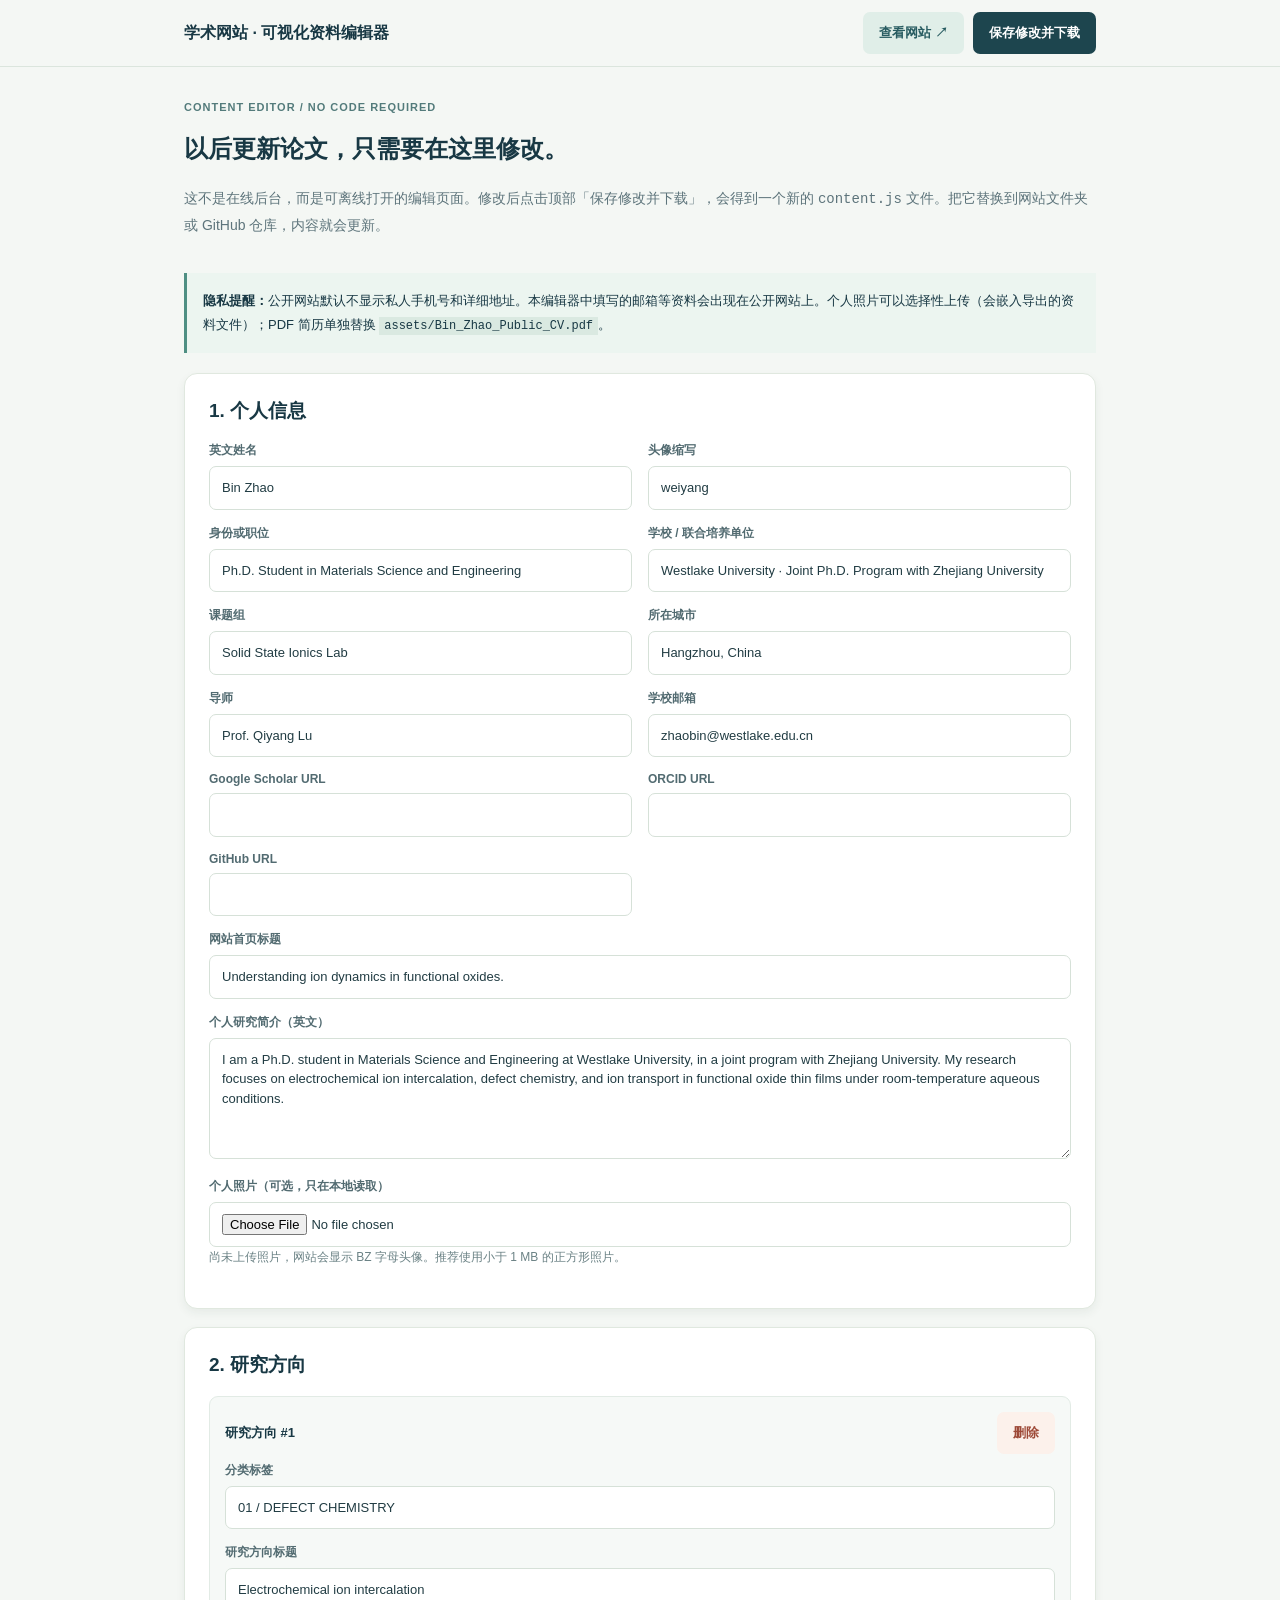
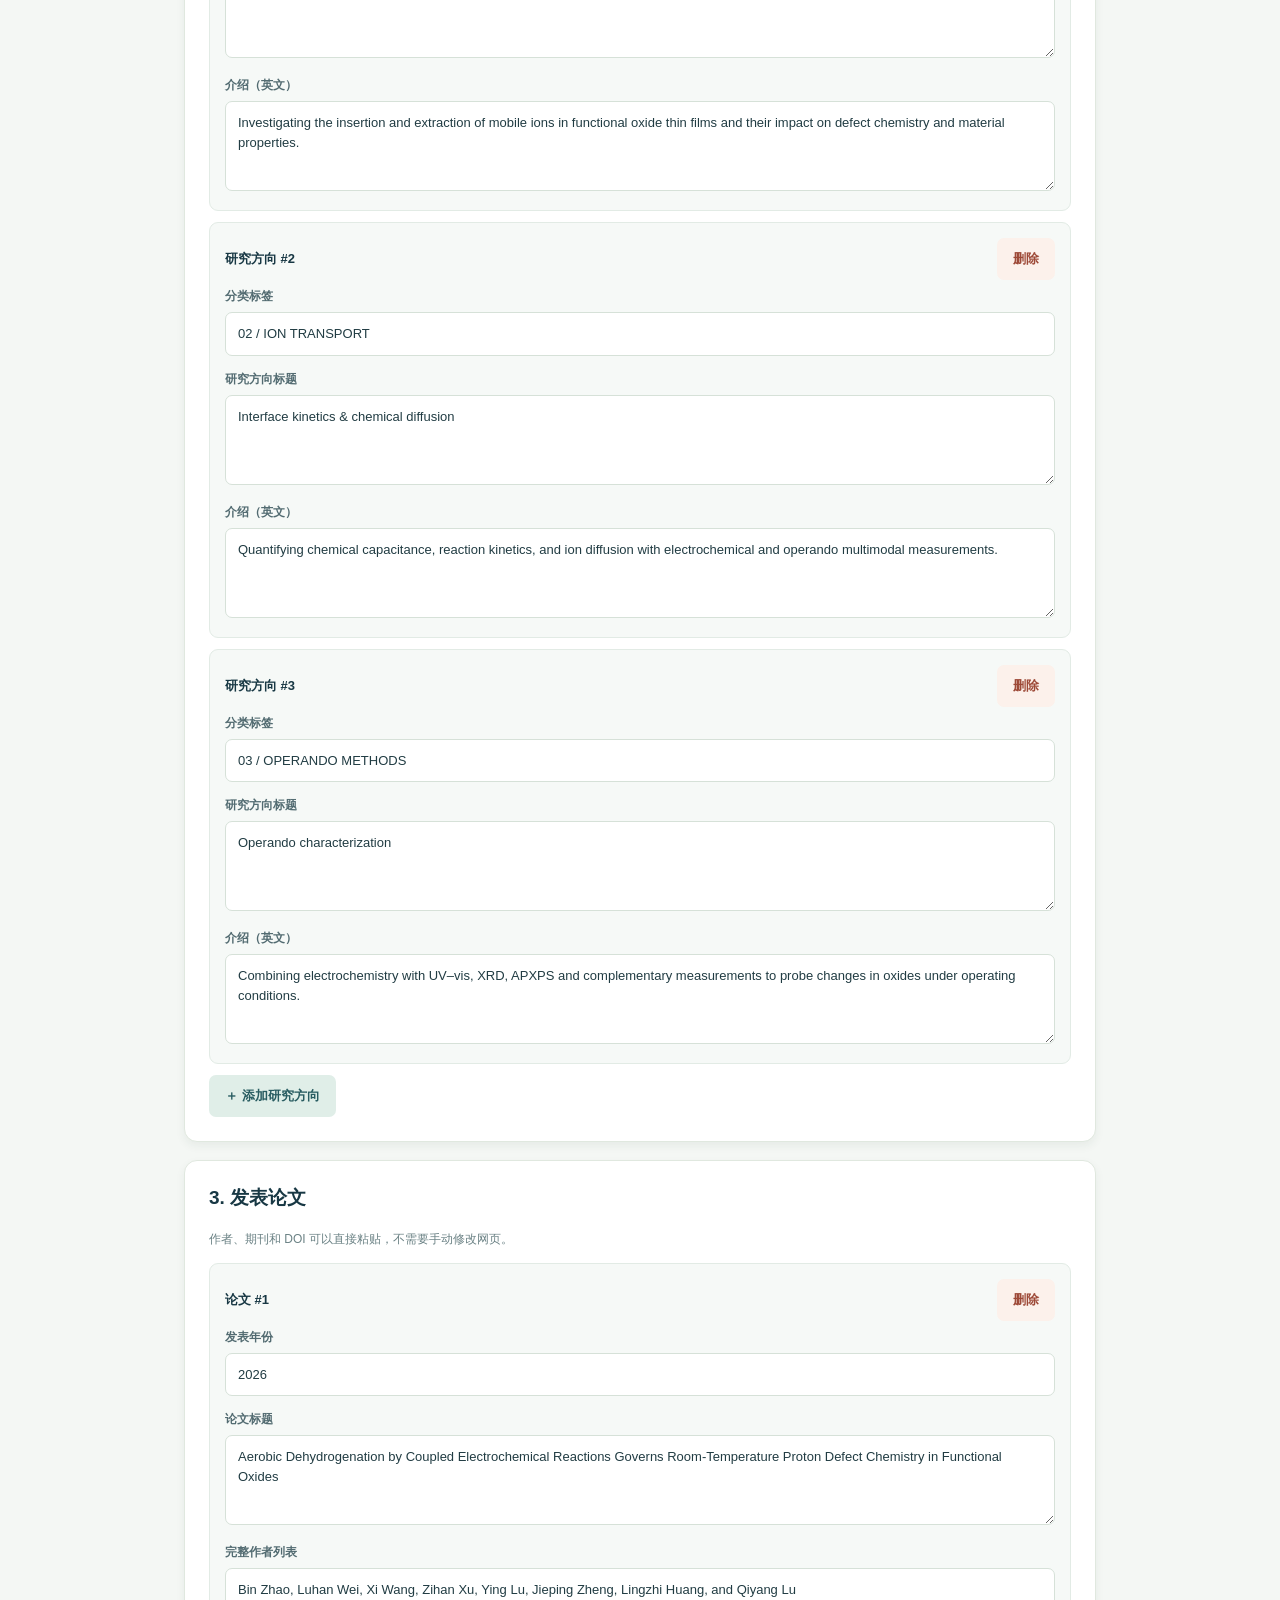
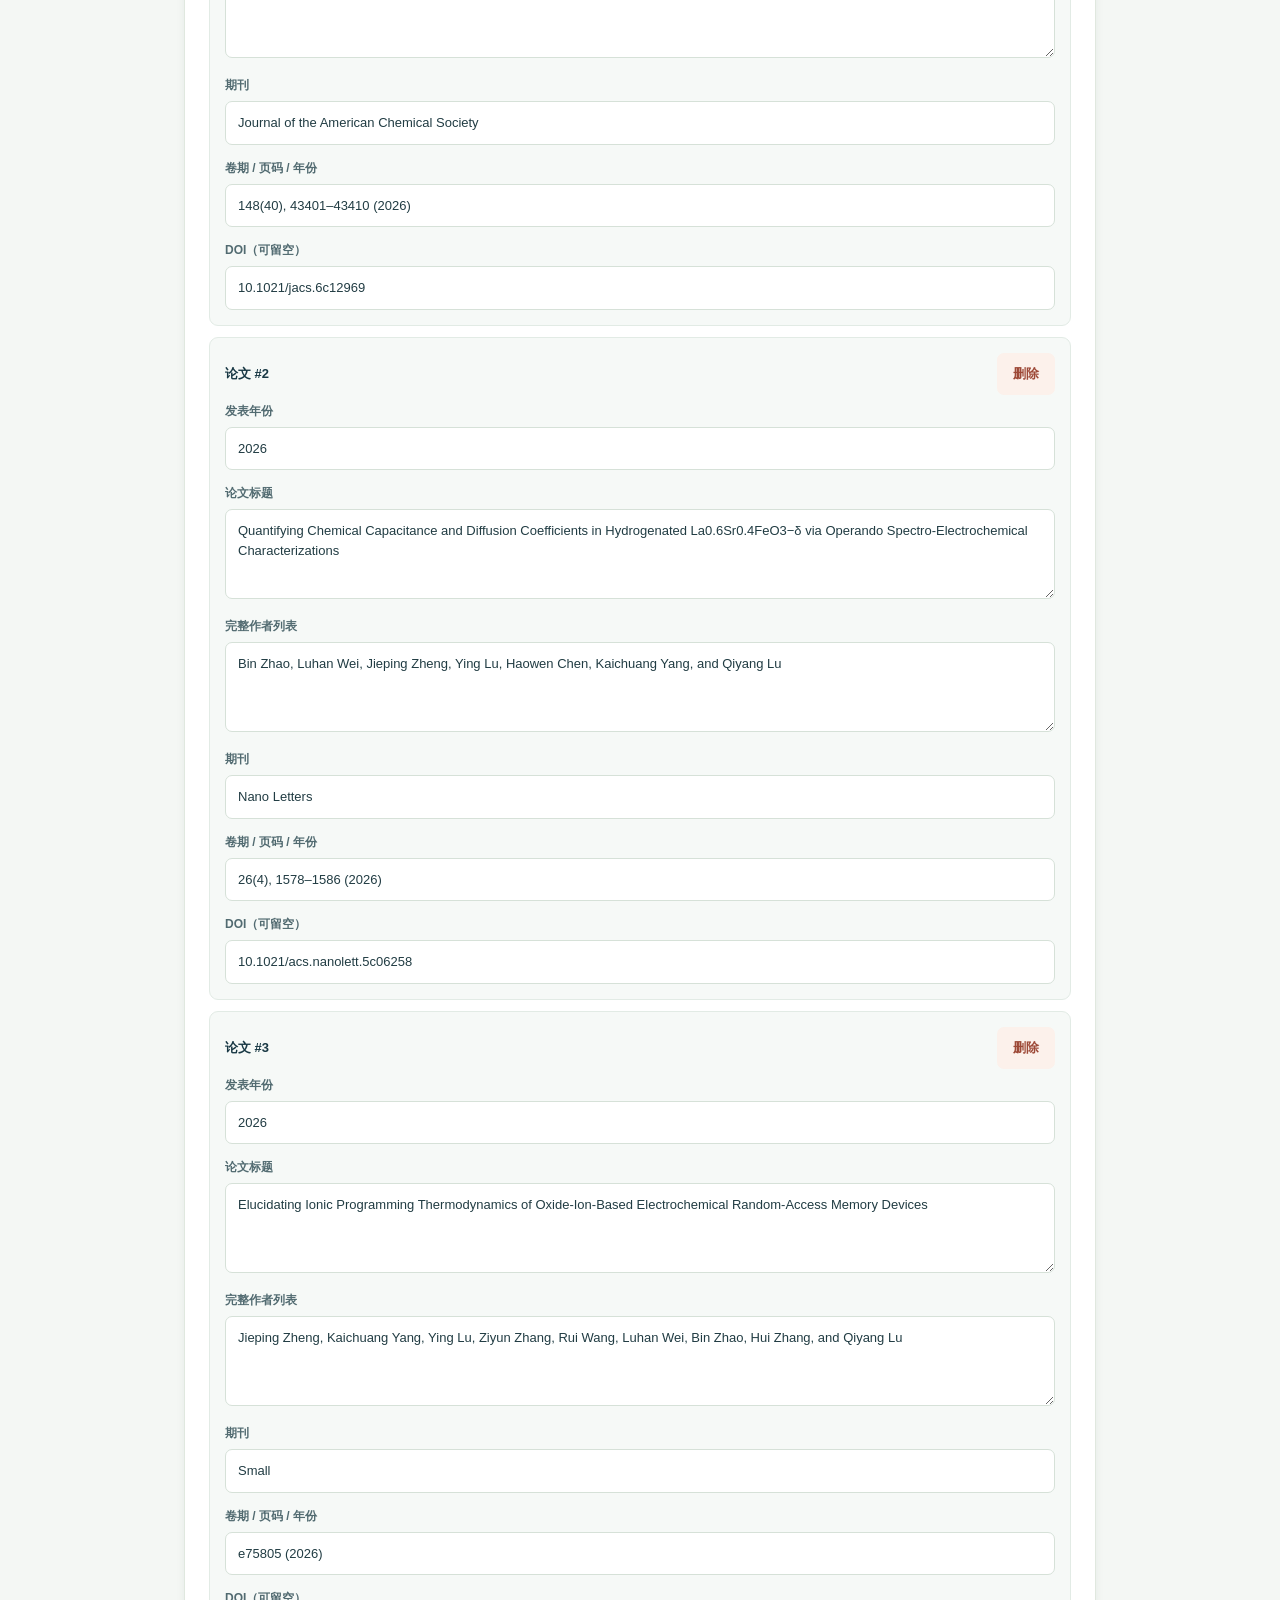
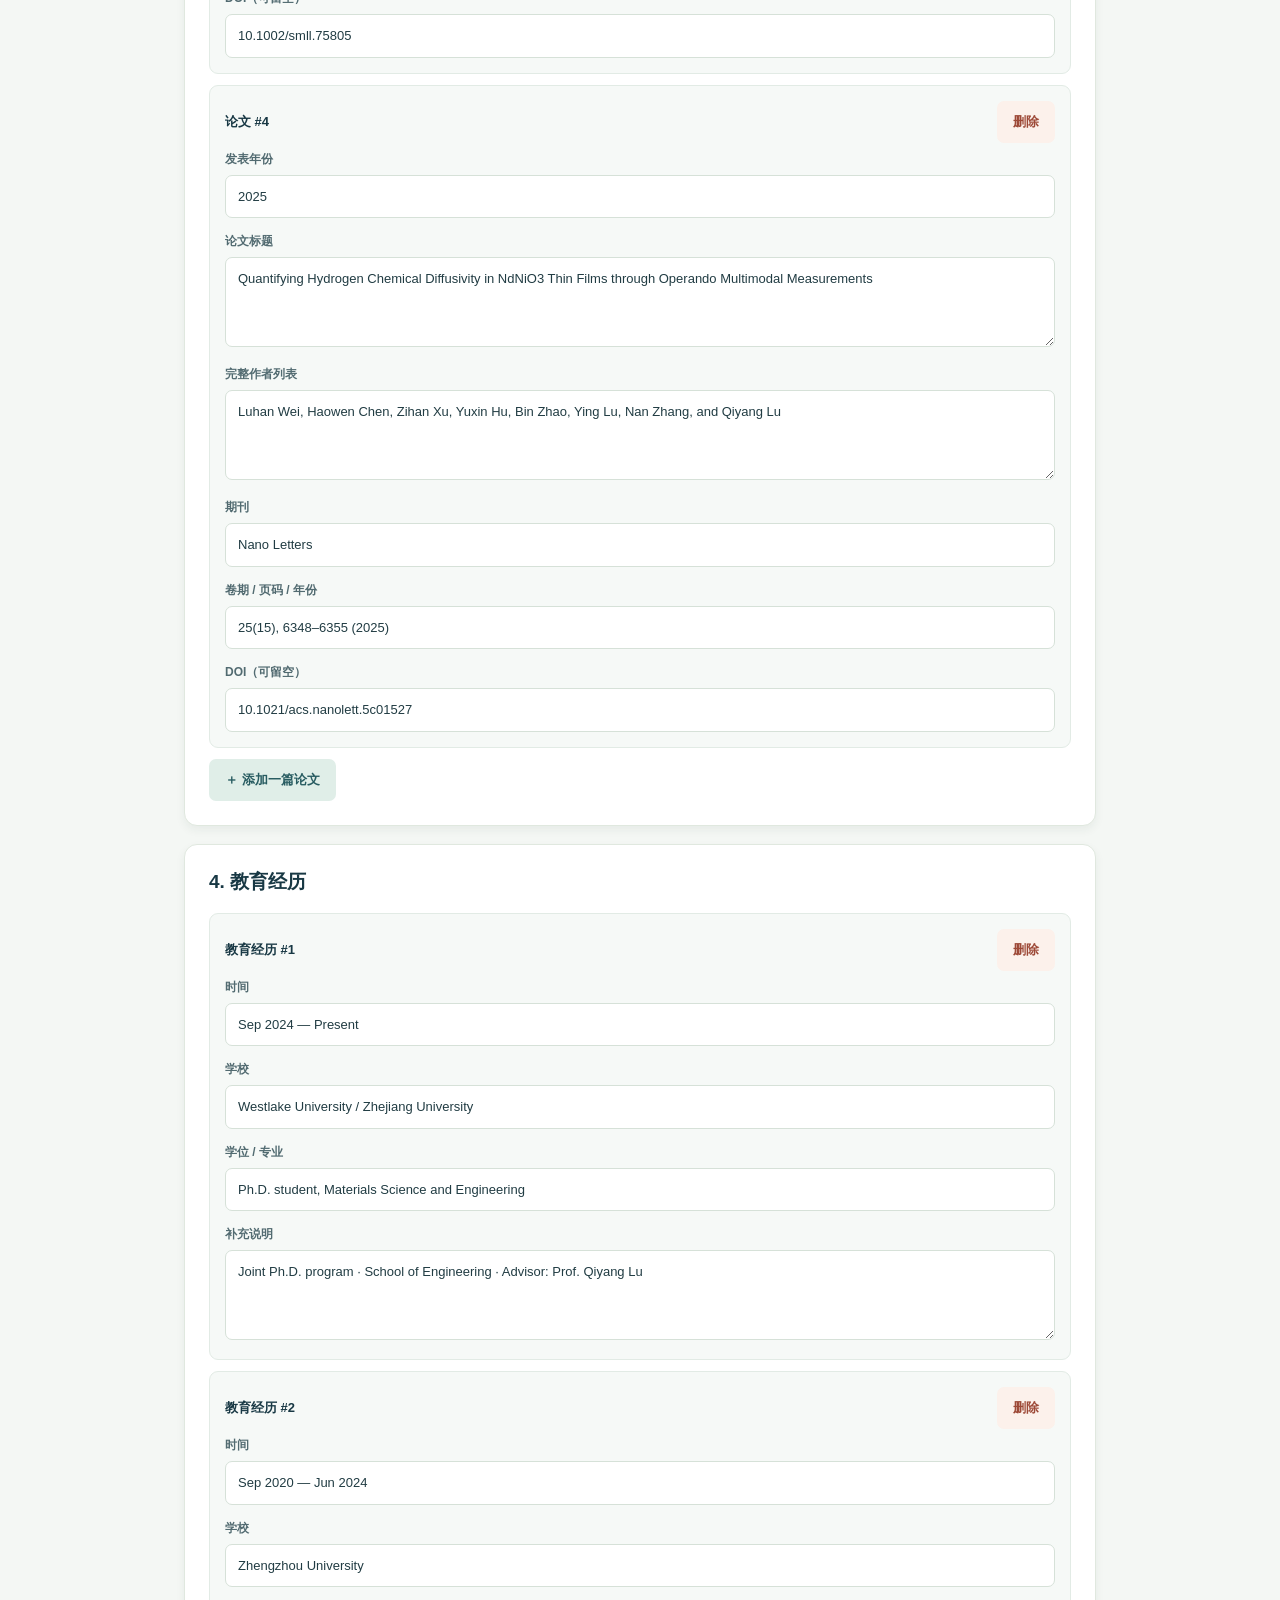
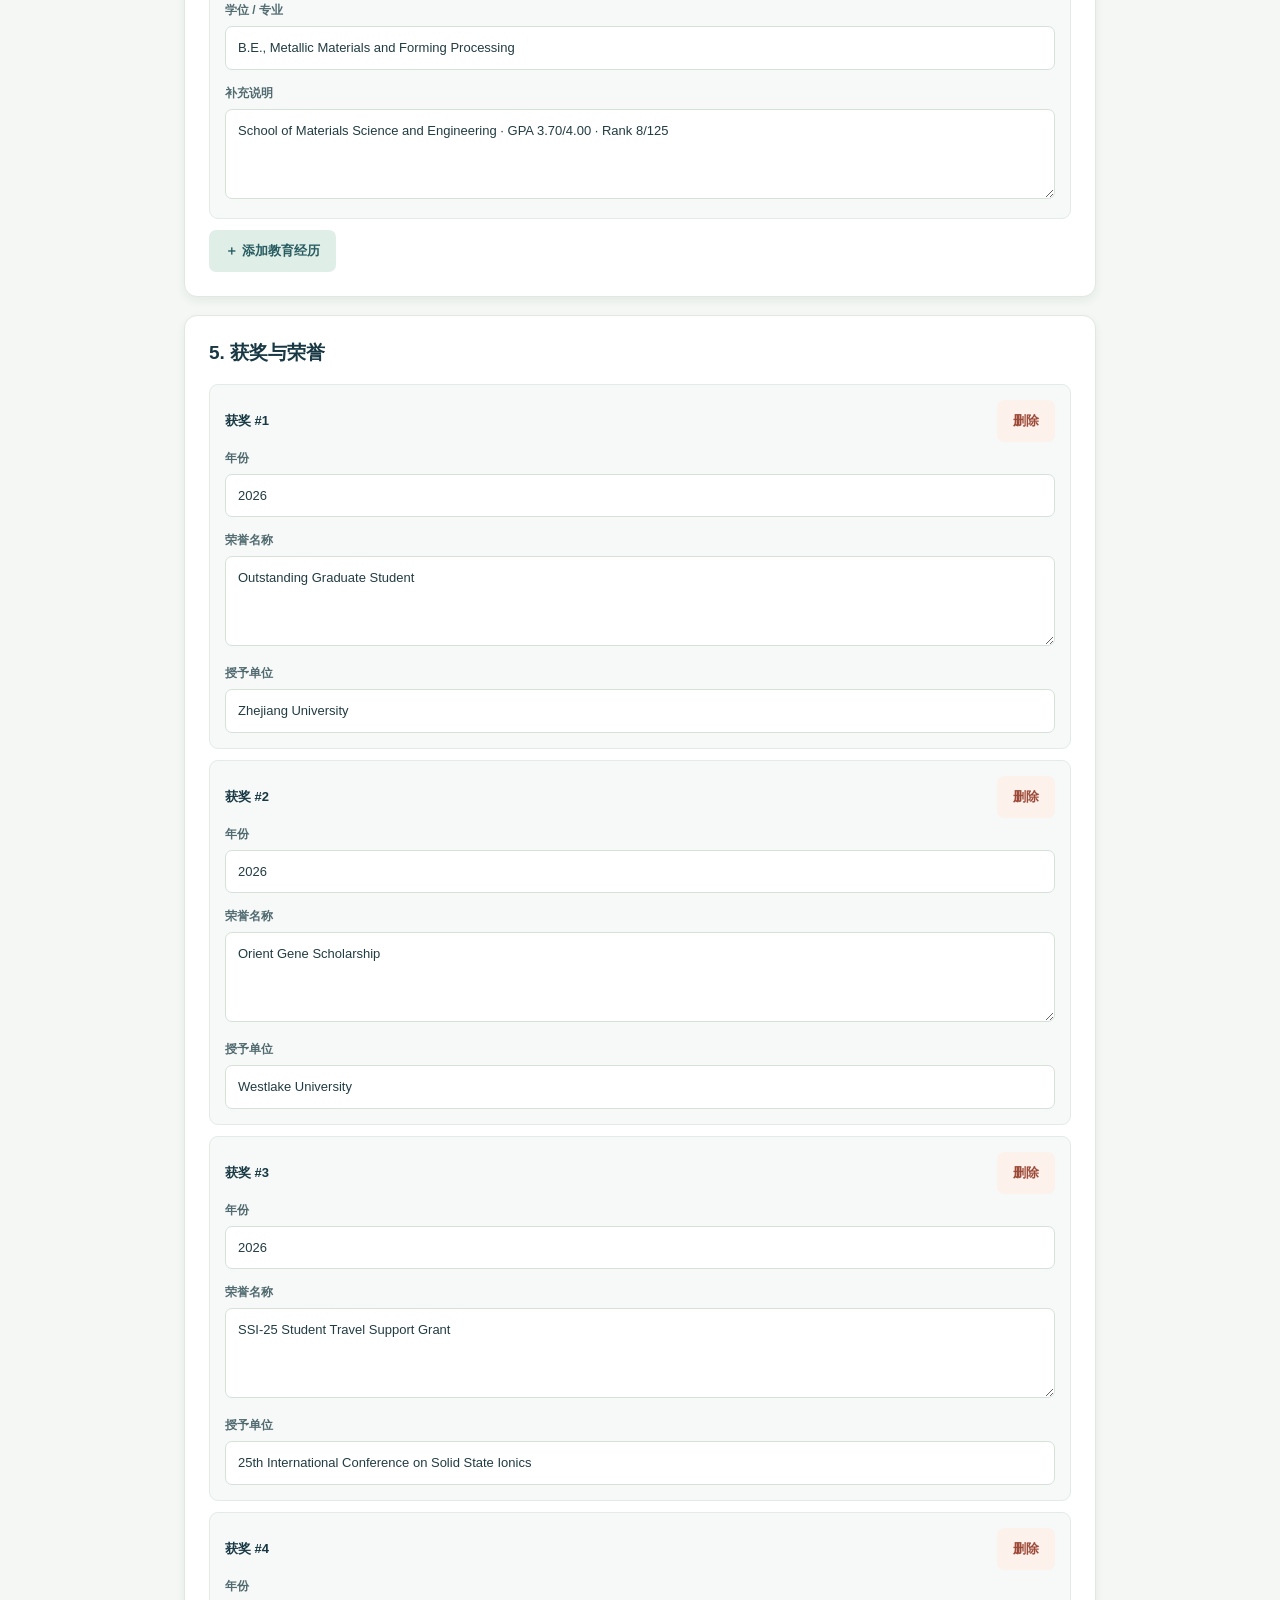
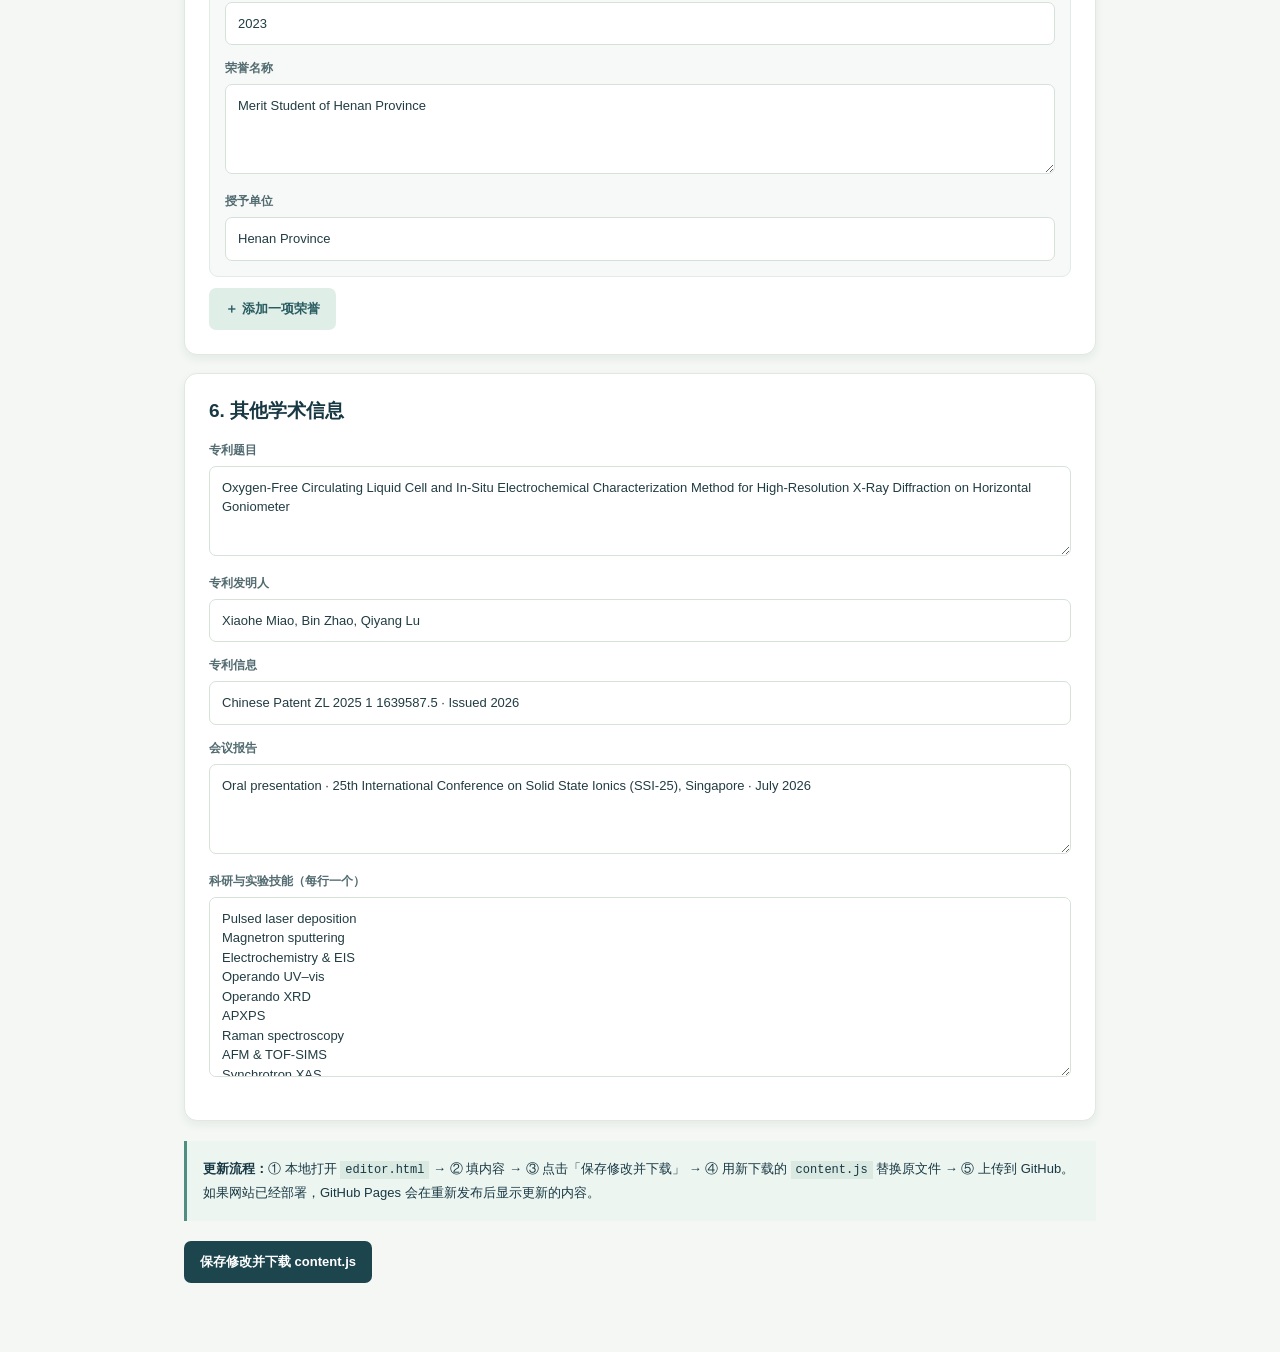
==== editor.html @ 09203740 "Add files via upload" ====
<!doctype html>
<html lang="zh-CN">
<head><meta charset="utf-8"><meta name="viewport" content="width=device-width,initial-scale=1"><title>网站资料编辑器 · Bin Zhao</title><style>
:root{font-family:-apple-system,BlinkMacSystemFont,"Segoe UI",sans-serif;color:#183844;background:#f4f7f4}*{box-sizing:border-box}body{margin:0}.wrap{max-width:960px;margin:auto;padding:34px 24px 70px}.toolbar{position:sticky;z-index:10;top:0;background:#f4f7f4ed;backdrop-filter:blur(8px);border-bottom:1px solid #dbe5dd}.bar{max-width:960px;margin:auto;padding:12px 24px;display:flex;gap:12px;align-items:center;justify-content:space-between}.bar h1{font-size:16px;margin:0}.bar-actions{display:flex;gap:9px}.button{background:#1d454e;color:white;border:0;border-radius:7px;padding:12px 16px;font-weight:650;cursor:pointer;font-size:13px}.button.secondary{color:#285c61;background:#e0eee8}.button.danger{color:#9d4937;background:#fcf1eb}.lead{color:#5d747b;line-height:1.9;font-size:14px}.panel{background:white;border:1px solid #e0e8df;border-radius:13px;padding:24px;margin:18px 0;box-shadow:0 4px 10px #193f3210}.panel h2{font-size:19px;margin:0 0 18px}.hint{font-size:12px;color:#6b8285;line-height:1.8}.field{margin:0 0 15px}.field label{display:block;font-size:12px;font-weight:700;margin-bottom:7px;color:#526b71}.field input,.field textarea{width:100%;font:inherit;line-height:1.5;border:1px solid #d6e1d8;border-radius:7px;padding:11px 12px;background:#fff;color:#213c43;font-size:13px}.field textarea{resize:vertical;min-height:90px}.field input:focus,.field textarea:focus{outline:2px solid #a2cfc2}.grid{display:grid;grid-template-columns:1fr 1fr;gap:0 16px}.entry{background:#f6f9f7;border:1px solid #e2ebe5;border-radius:9px;padding:15px;margin:11px 0}.entry-head{display:flex;justify-content:space-between;align-items:center;gap:10px;margin-bottom:8px}.entry-head strong{font-size:13px}.entry .field:last-child{margin-bottom:0}.note{background:#ecf5f0;border-left:3px solid #4f8f83;padding:16px;font-size:13px;line-height:1.85;margin:20px 0}.note code{font-size:12px;background:#dae9e1;padding:2px 5px}.status{font-size:12px;color:#447567}.viewlink{font-size:13px;color:#396e6e;text-decoration:none}.actions-top{display:flex;align-items:center;justify-content:space-between;gap:20px}.small{text-transform:uppercase;letter-spacing:1px;font-size:11px;color:#537b7b;font-weight:700}.hidden{display:none}@media(max-width:650px){.grid{grid-template-columns:1fr}.bar{flex-wrap:wrap}.wrap{padding:23px 15px 50px}.panel{padding:18px}.actions-top{display:block}}
</style></head>
<body>
<div class="toolbar"><div class="bar"><h1>学术网站 · 可视化资料编辑器</h1><div class="bar-actions"><a class="button secondary" style="text-decoration:none" href="index.html" target="_blank">查看网站 ↗</a><button class="button" id="download">保存修改并下载</button></div></div></div>
<main class="wrap"><div class="actions-top"><div><div class="small">CONTENT EDITOR / NO CODE REQUIRED</div><h2>以后更新论文，只需要在这里修改。</h2><p class="lead">这不是在线后台，而是可离线打开的编辑页面。修改后点击顶部「保存修改并下载」，会得到一个新的 <code>content.js</code> 文件。把它替换到网站文件夹或 GitHub 仓库，内容就会更新。</p></div></div>
<div class="note"><strong>隐私提醒：</strong>公开网站默认不显示私人手机号和详细地址。本编辑器中填写的邮箱等资料会出现在公开网站上。个人照片可以选择性上传（会嵌入导出的资料文件）；PDF 简历单独替换 <code>assets/Bin_Zhao_Public_CV.pdf</code>。</div>
<section class="panel"><h2>1. 个人信息</h2><div class="grid" id="basicFields"></div><div class="field"><label>网站首页标题</label><input id="headline"></div><div class="field"><label>个人研究简介（英文）</label><textarea id="introduction" rows="5"></textarea></div><div class="field"><label>个人照片（可选，只在本地读取）</label><input id="photoUpload" type="file" accept="image/jpeg,image/png,image/webp"><div class="hint" id="photoStatus">尚未上传照片，网站会显示 BZ 字母头像。推荐使用小于 1 MB 的正方形照片。</div></div></section>
<section class="panel"><h2>2. 研究方向</h2><div id="researchEntries"></div><button class="button secondary" data-add="research">＋ 添加研究方向</button></section>
<section class="panel"><h2>3. 发表论文</h2><p class="hint">作者、期刊和 DOI 可以直接粘贴，不需要手动修改网页。</p><div id="publicationEntries"></div><button class="button secondary" data-add="publications">＋ 添加一篇论文</button></section>
<section class="panel"><h2>4. 教育经历</h2><div id="educationEntries"></div><button class="button secondary" data-add="education">＋ 添加教育经历</button></section>
<section class="panel"><h2>5. 获奖与荣誉</h2><div id="awardEntries"></div><button class="button secondary" data-add="awards">＋ 添加一项荣誉</button></section>
<section class="panel"><h2>6. 其他学术信息</h2><div class="field"><label>专利题目</label><textarea id="patentTitle"></textarea></div><div class="field"><label>专利发明人</label><input id="patentInventors"></div><div class="field"><label>专利信息</label><input id="patentDetail"></div><div class="field"><label>会议报告</label><textarea id="conference"></textarea></div><div class="field"><label>科研与实验技能（每行一个）</label><textarea id="skills" rows="8"></textarea></div></section>
<div class="note"><strong>更新流程：</strong>① 本地打开 <code>editor.html</code> → ② 填内容 → ③ 点击「保存修改并下载」 → ④ 用新下载的 <code>content.js</code> 替换原文件 → ⑤ 上传到 GitHub。如果网站已经部署，GitHub Pages 会在重新发布后显示更新的内容。</div>
<button class="button" id="downloadBottom">保存修改并下载 content.js</button><span class="status" id="status" aria-live="polite"></span>
</main><script src="content.js"></script><script src="editor.js"></script></body></html>
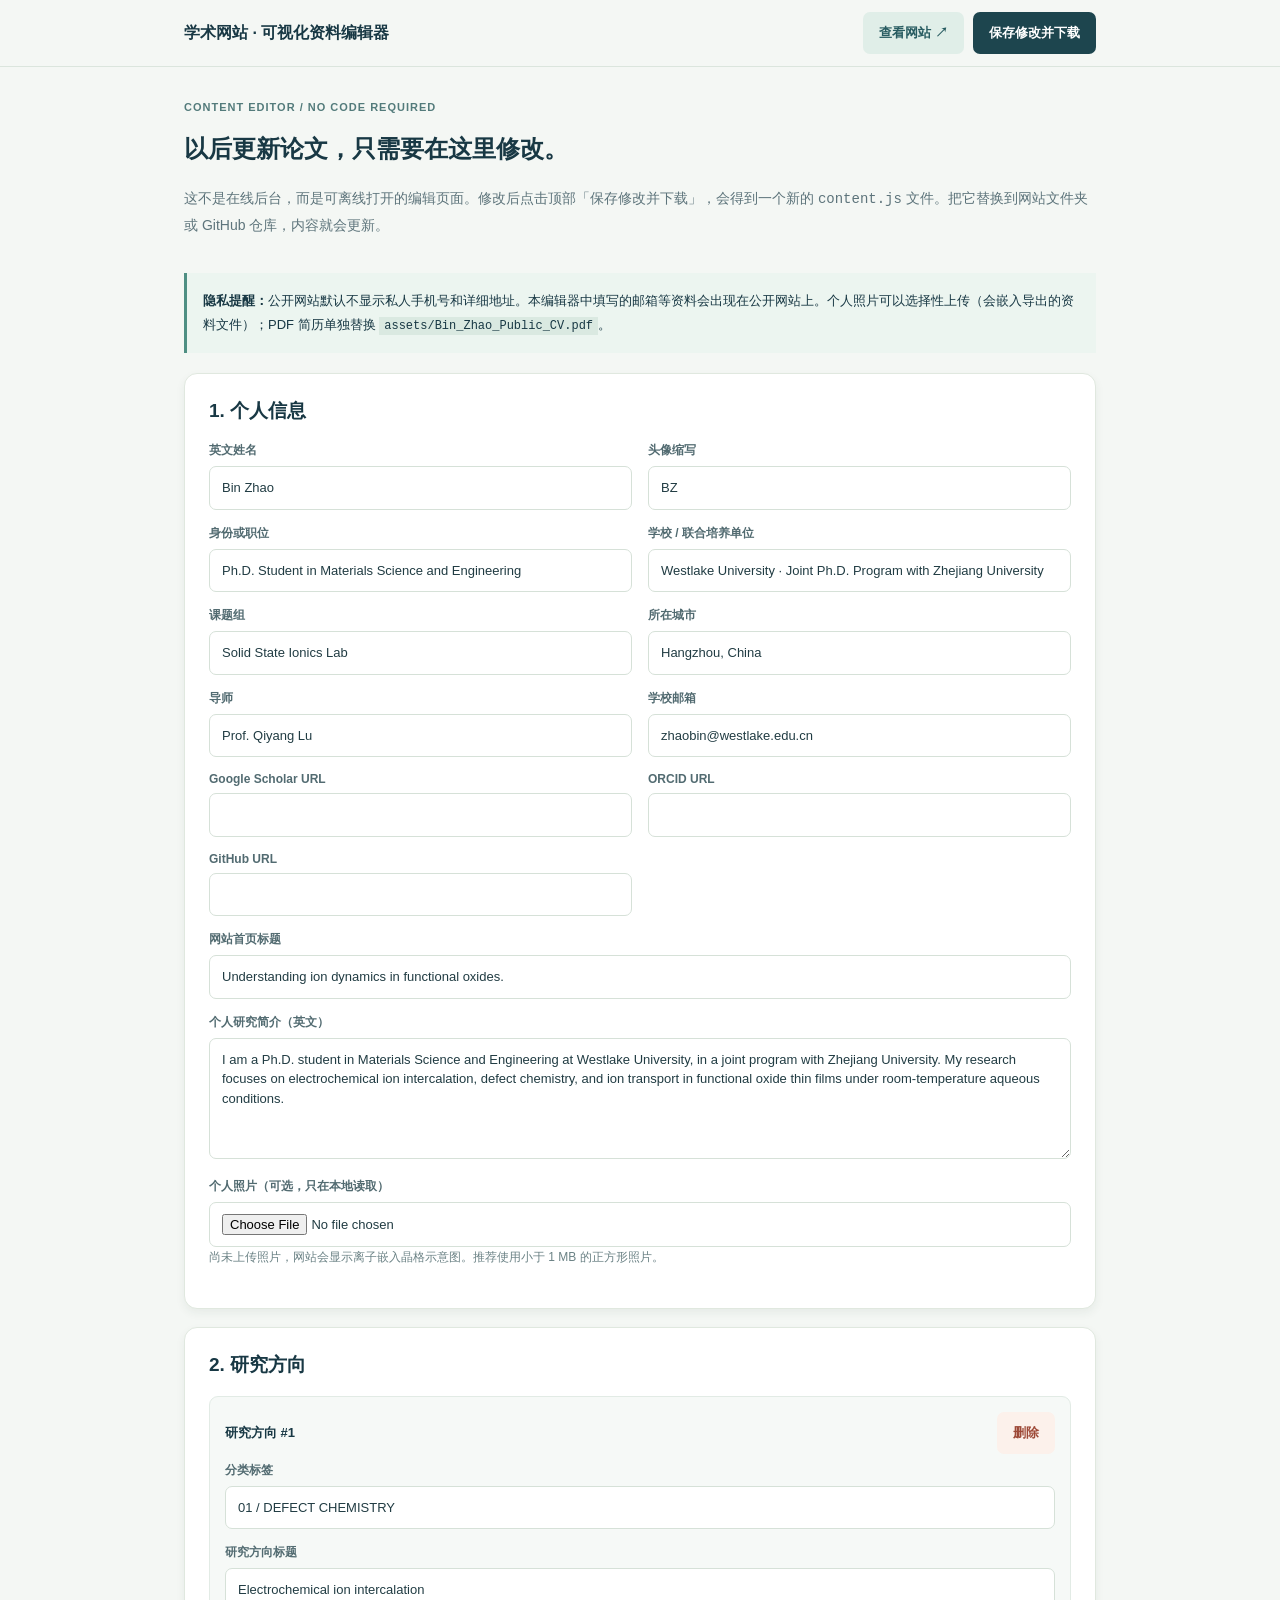
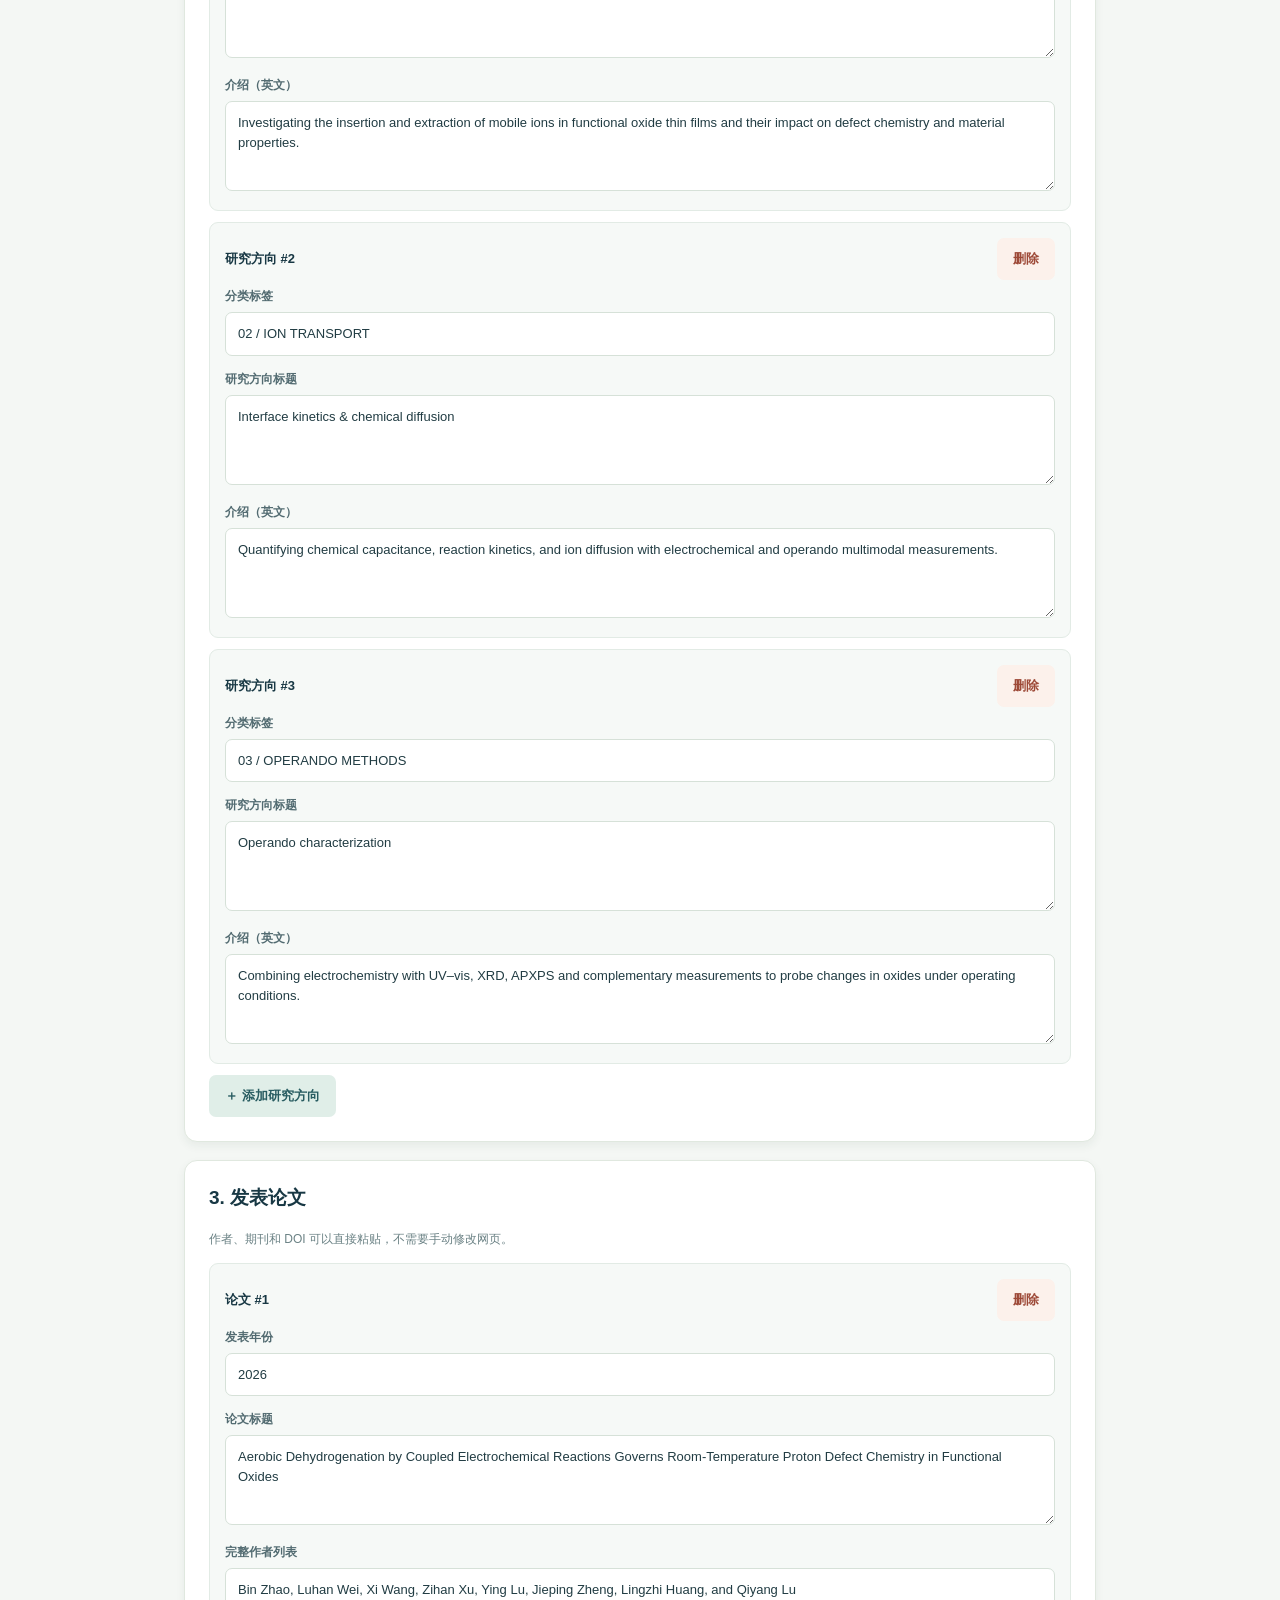
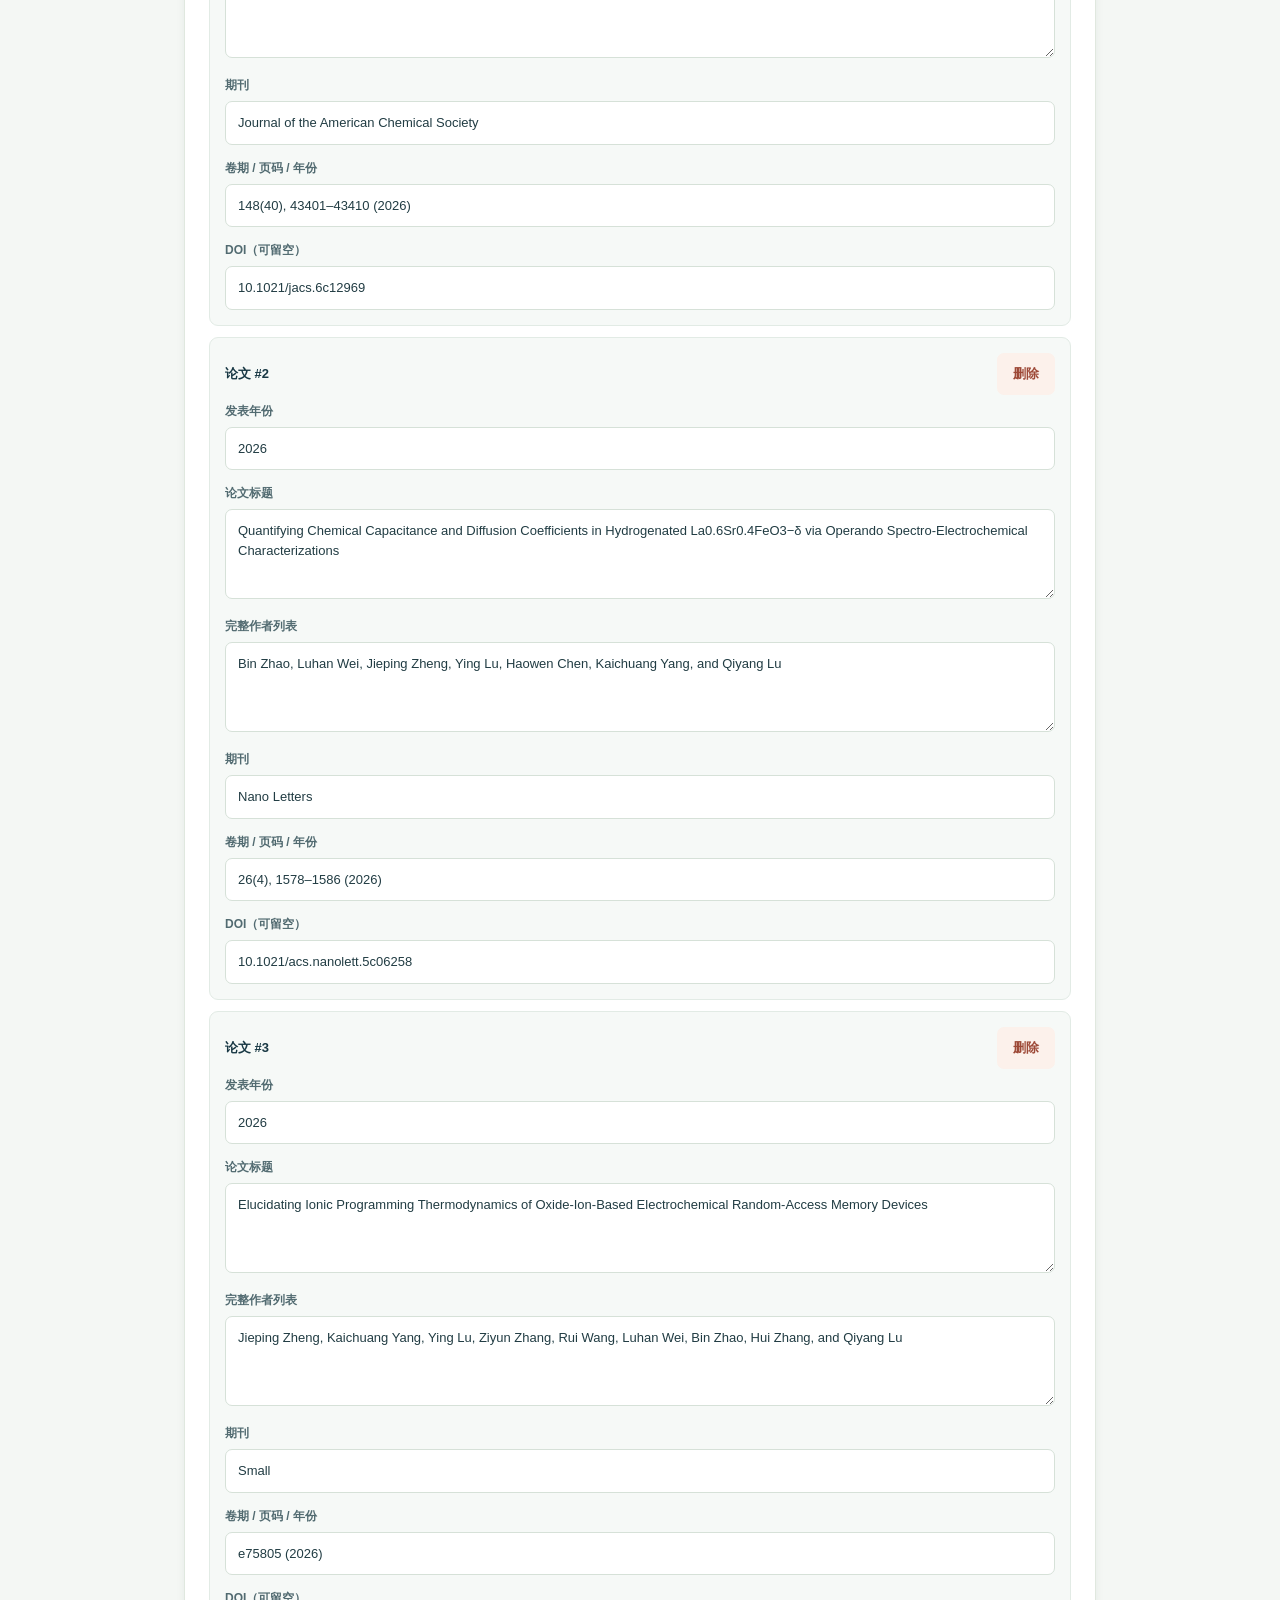
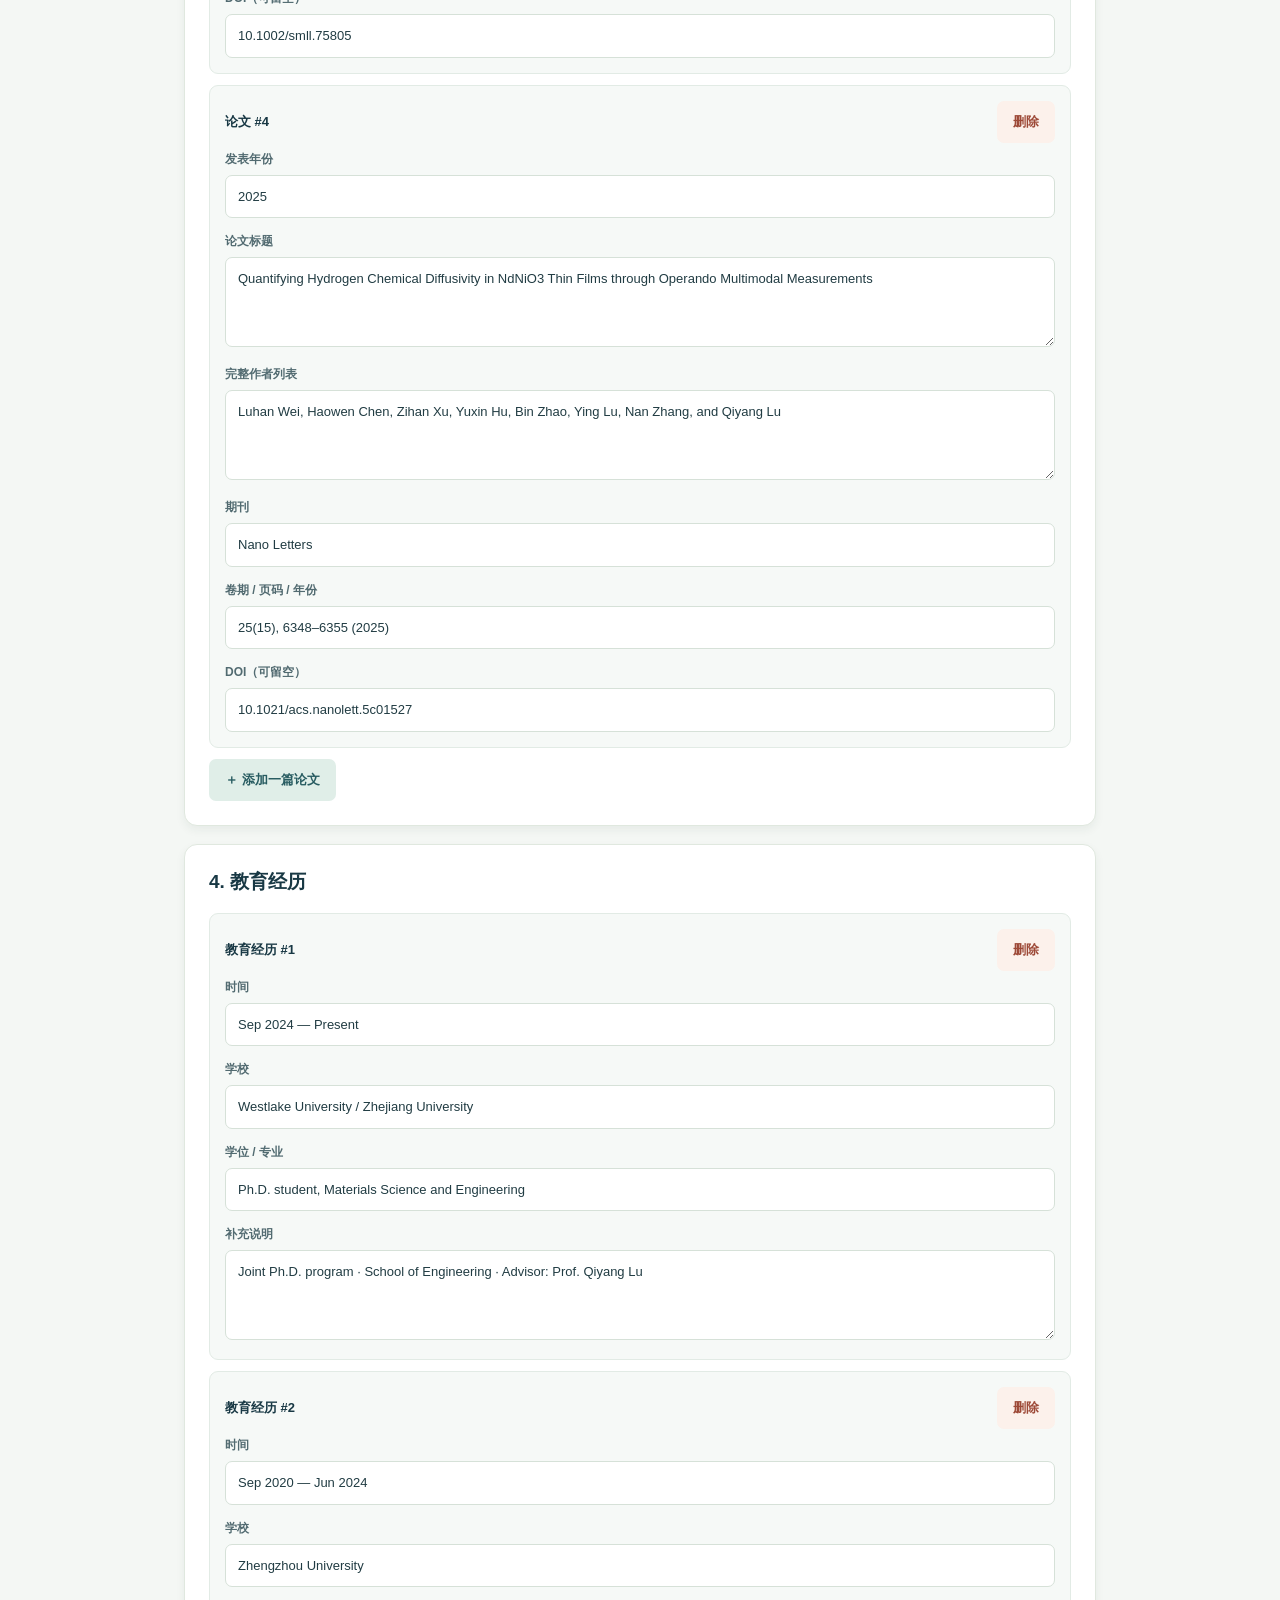
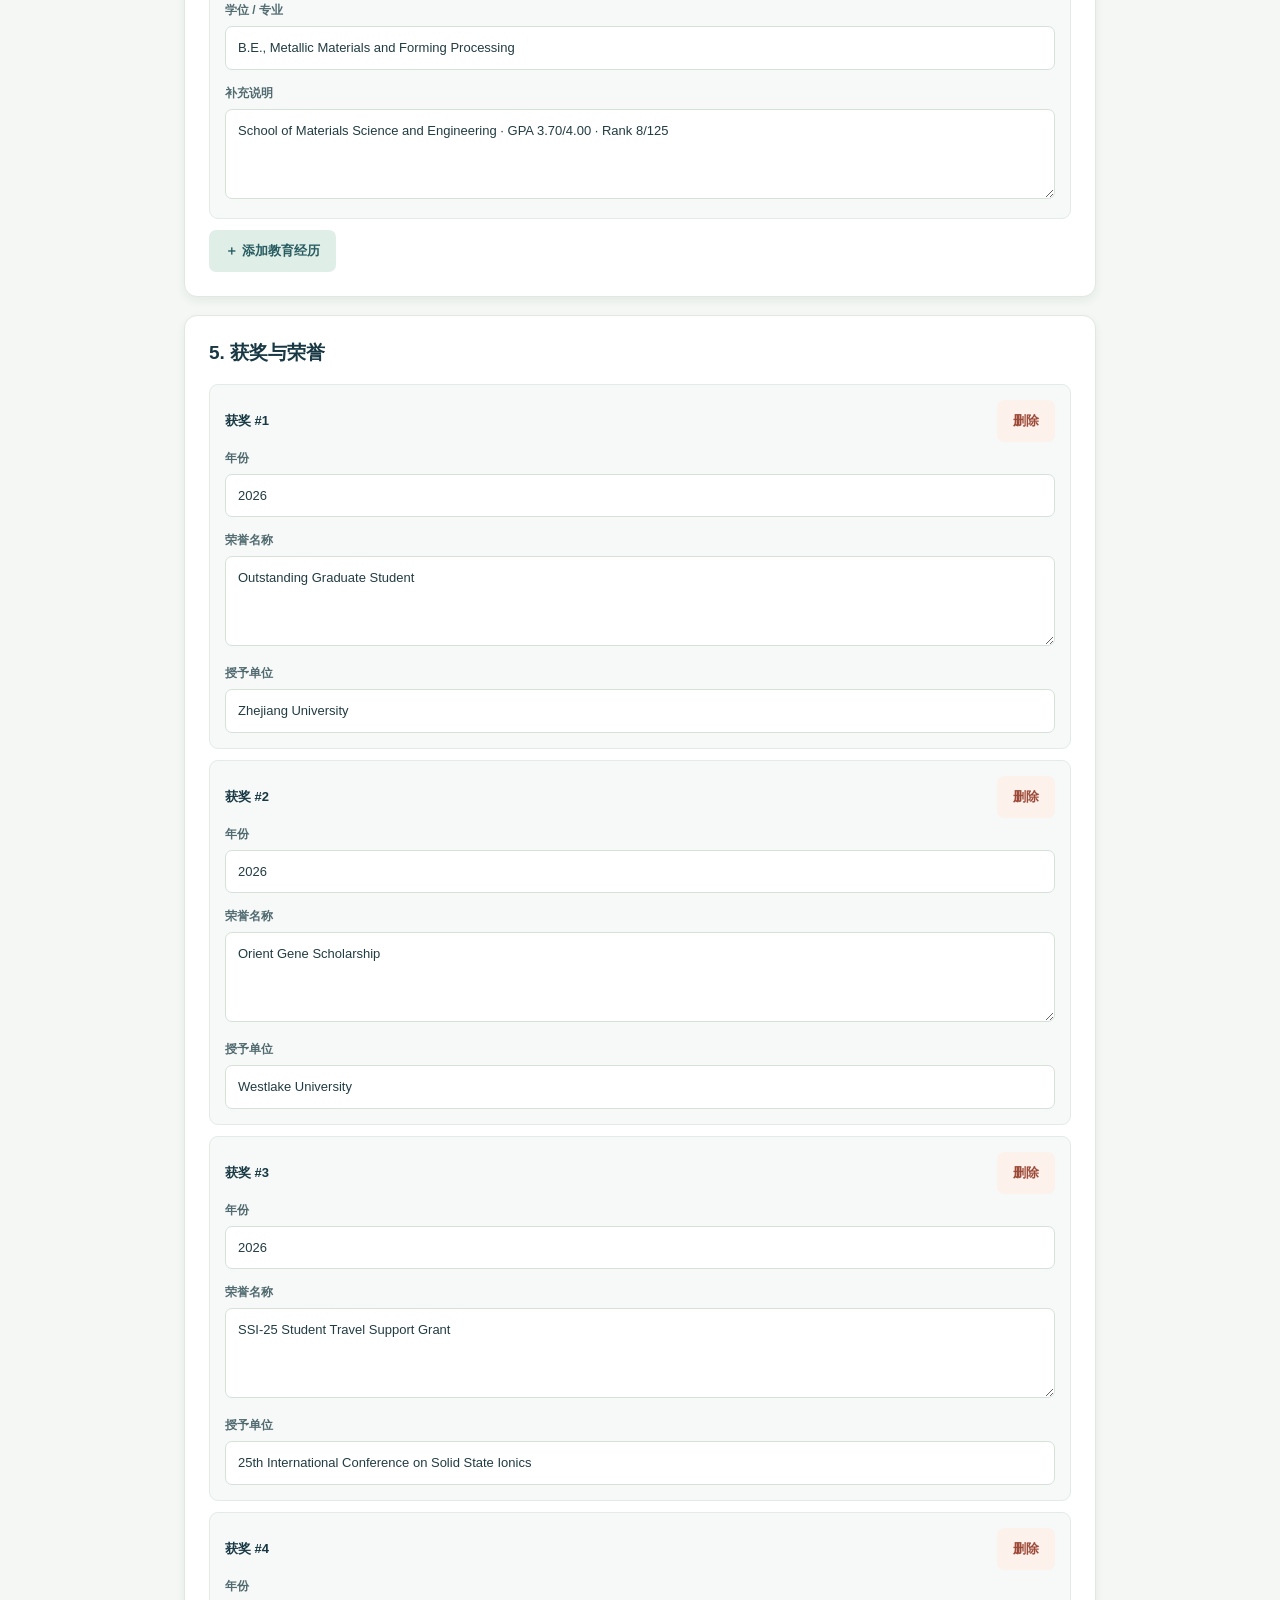
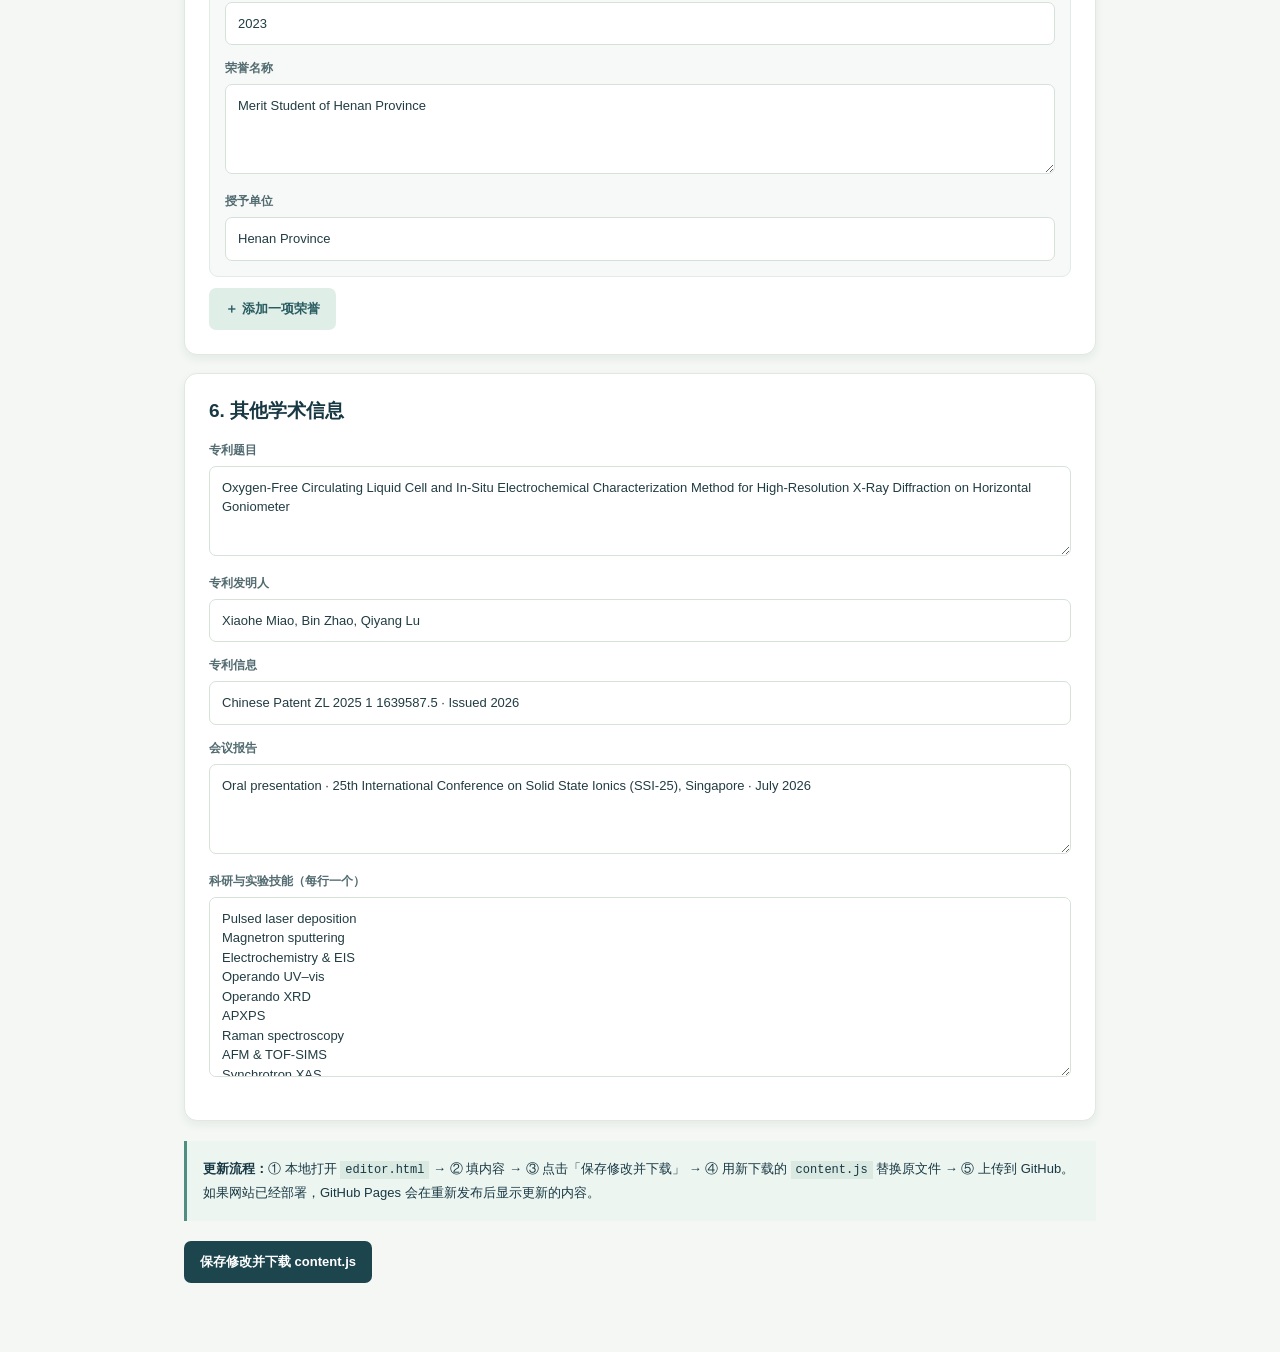
==== commit a08451cc: "Add files via upload" ====
--- a/editor.html
+++ b/editor.html
@@ -7,7 +7,7 @@
 <div class="toolbar"><div class="bar"><h1>学术网站 · 可视化资料编辑器</h1><div class="bar-actions"><a class="button secondary" style="text-decoration:none" href="index.html" target="_blank">查看网站 ↗</a><button class="button" id="download">保存修改并下载</button></div></div></div>
 <main class="wrap"><div class="actions-top"><div><div class="small">CONTENT EDITOR / NO CODE REQUIRED</div><h2>以后更新论文，只需要在这里修改。</h2><p class="lead">这不是在线后台，而是可离线打开的编辑页面。修改后点击顶部「保存修改并下载」，会得到一个新的 <code>content.js</code> 文件。把它替换到网站文件夹或 GitHub 仓库，内容就会更新。</p></div></div>
 <div class="note"><strong>隐私提醒：</strong>公开网站默认不显示私人手机号和详细地址。本编辑器中填写的邮箱等资料会出现在公开网站上。个人照片可以选择性上传（会嵌入导出的资料文件）；PDF 简历单独替换 <code>assets/Bin_Zhao_Public_CV.pdf</code>。</div>
-<section class="panel"><h2>1. 个人信息</h2><div class="grid" id="basicFields"></div><div class="field"><label>网站首页标题</label><input id="headline"></div><div class="field"><label>个人研究简介（英文）</label><textarea id="introduction" rows="5"></textarea></div><div class="field"><label>个人照片（可选，只在本地读取）</label><input id="photoUpload" type="file" accept="image/jpeg,image/png,image/webp"><div class="hint" id="photoStatus">尚未上传照片，网站会显示 BZ 字母头像。推荐使用小于 1 MB 的正方形照片。</div></div></section>
+<section class="panel"><h2>1. 个人信息</h2><div class="grid" id="basicFields"></div><div class="field"><label>网站首页标题</label><input id="headline"></div><div class="field"><label>个人研究简介（英文）</label><textarea id="introduction" rows="5"></textarea></div><div class="field"><label>个人照片（可选，只在本地读取）</label><input id="photoUpload" type="file" accept="image/jpeg,image/png,image/webp"><div class="hint" id="photoStatus">尚未上传照片，网站会显示离子嵌入晶格示意图。推荐使用小于 1 MB 的正方形照片。</div></div></section>
 <section class="panel"><h2>2. 研究方向</h2><div id="researchEntries"></div><button class="button secondary" data-add="research">＋ 添加研究方向</button></section>
 <section class="panel"><h2>3. 发表论文</h2><p class="hint">作者、期刊和 DOI 可以直接粘贴，不需要手动修改网页。</p><div id="publicationEntries"></div><button class="button secondary" data-add="publications">＋ 添加一篇论文</button></section>
 <section class="panel"><h2>4. 教育经历</h2><div id="educationEntries"></div><button class="button secondary" data-add="education">＋ 添加教育经历</button></section>
@@ -16,3 +16,4 @@
 <div class="note"><strong>更新流程：</strong>① 本地打开 <code>editor.html</code> → ② 填内容 → ③ 点击「保存修改并下载」 → ④ 用新下载的 <code>content.js</code> 替换原文件 → ⑤ 上传到 GitHub。如果网站已经部署，GitHub Pages 会在重新发布后显示更新的内容。</div>
 <button class="button" id="downloadBottom">保存修改并下载 content.js</button><span class="status" id="status" aria-live="polite"></span>
 </main><script src="content.js"></script><script src="editor.js"></script></body></html>
+
